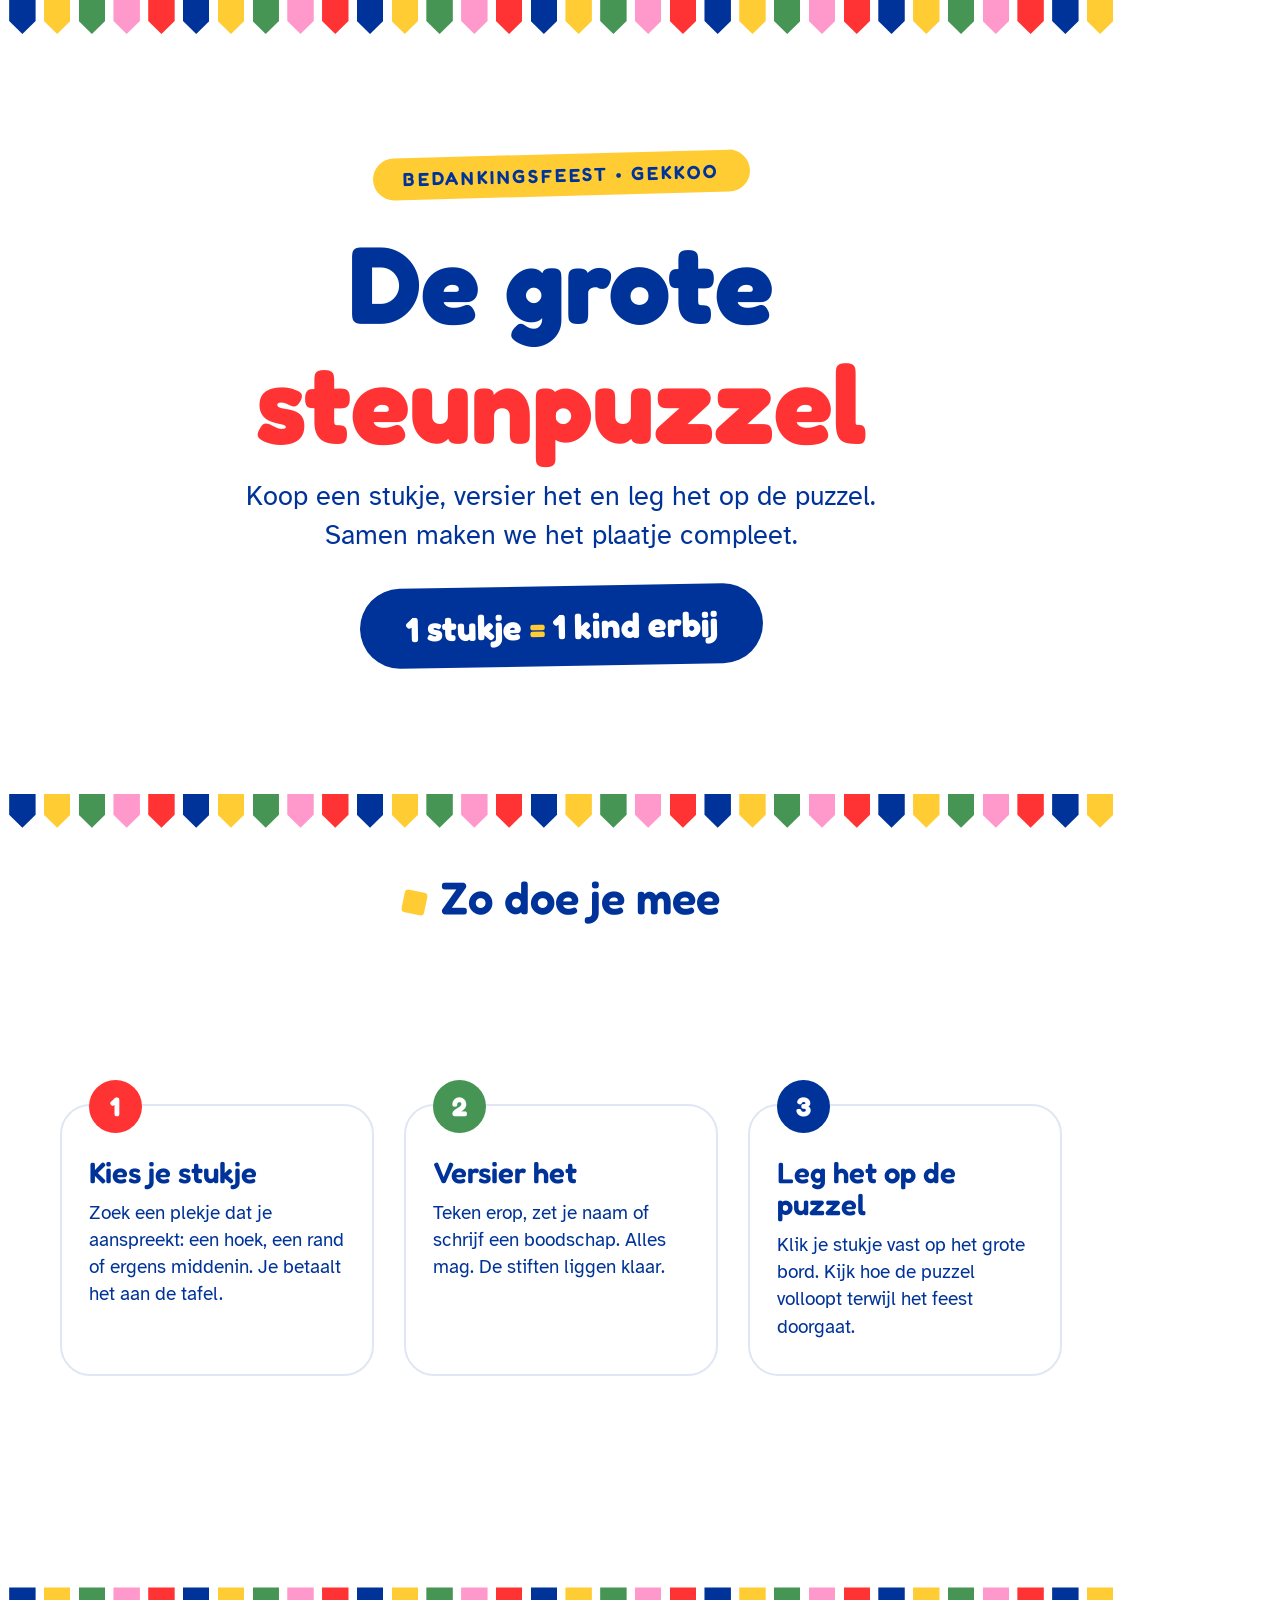
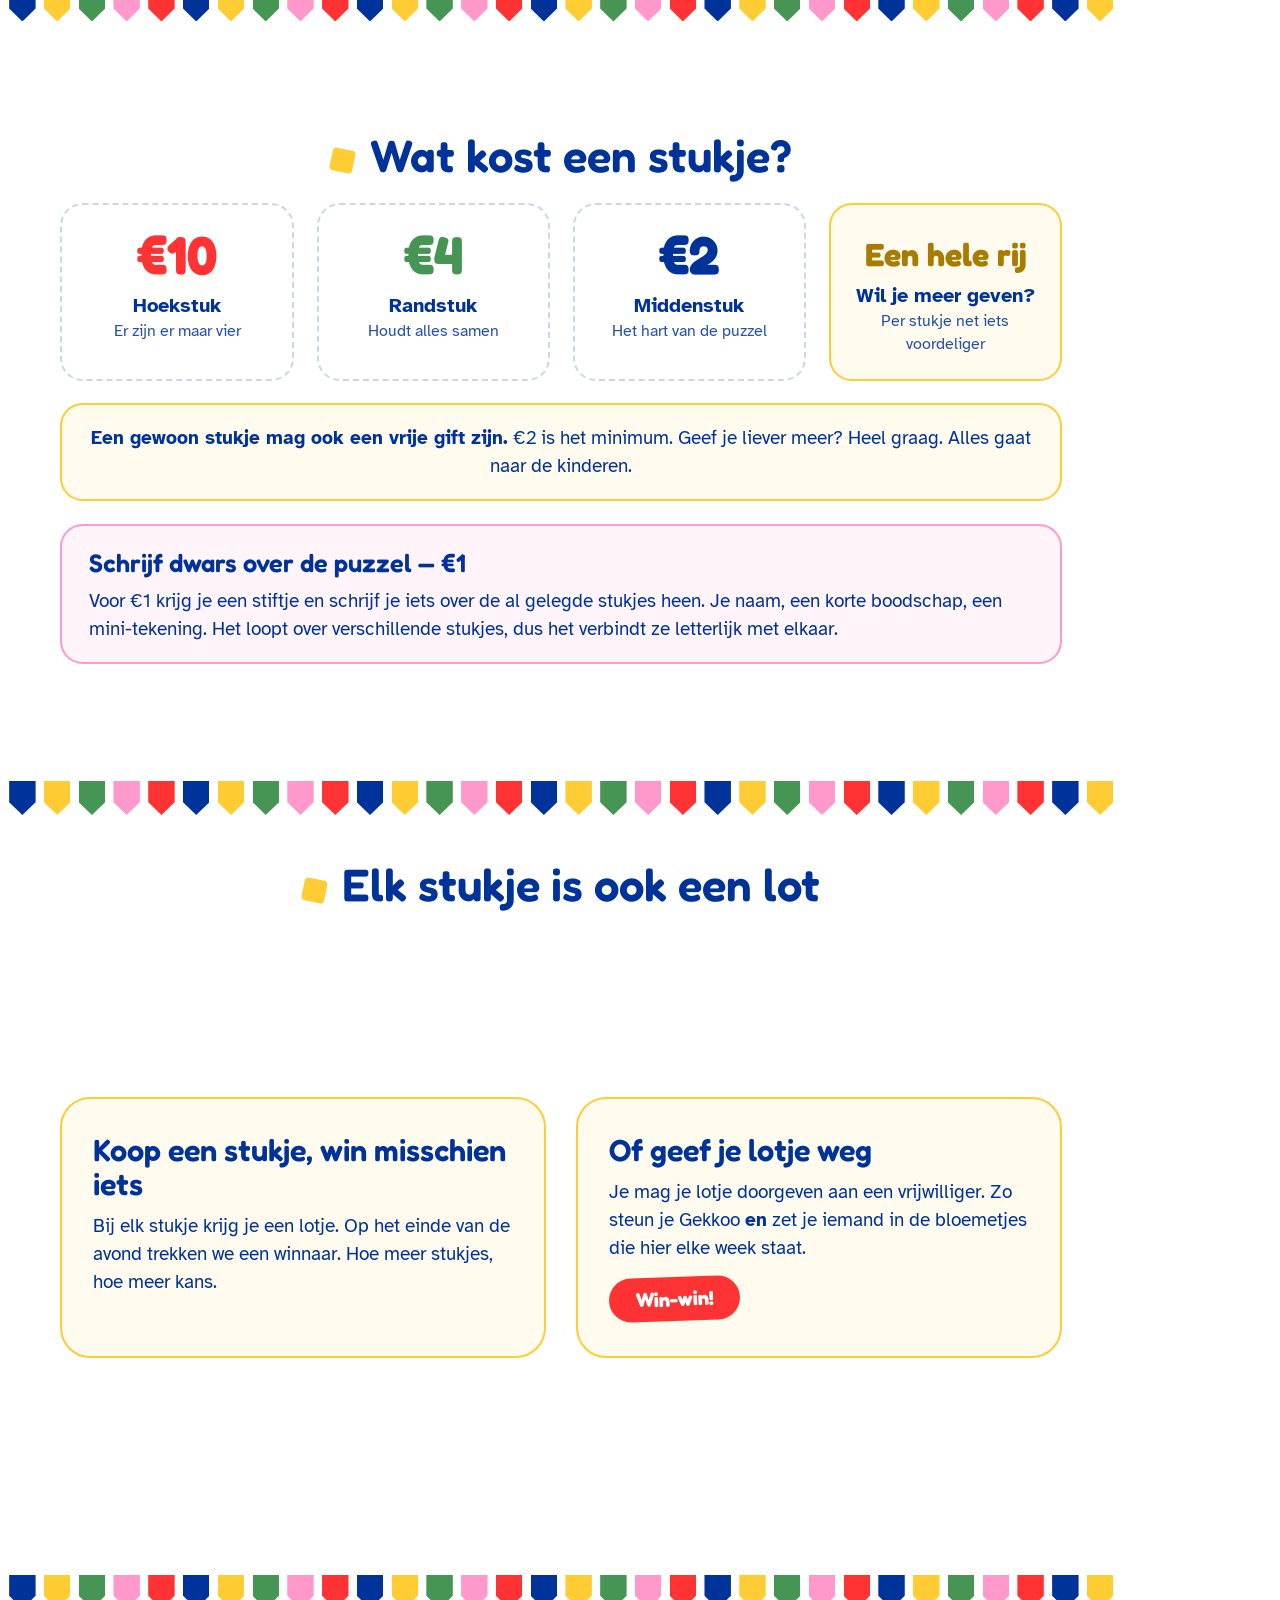
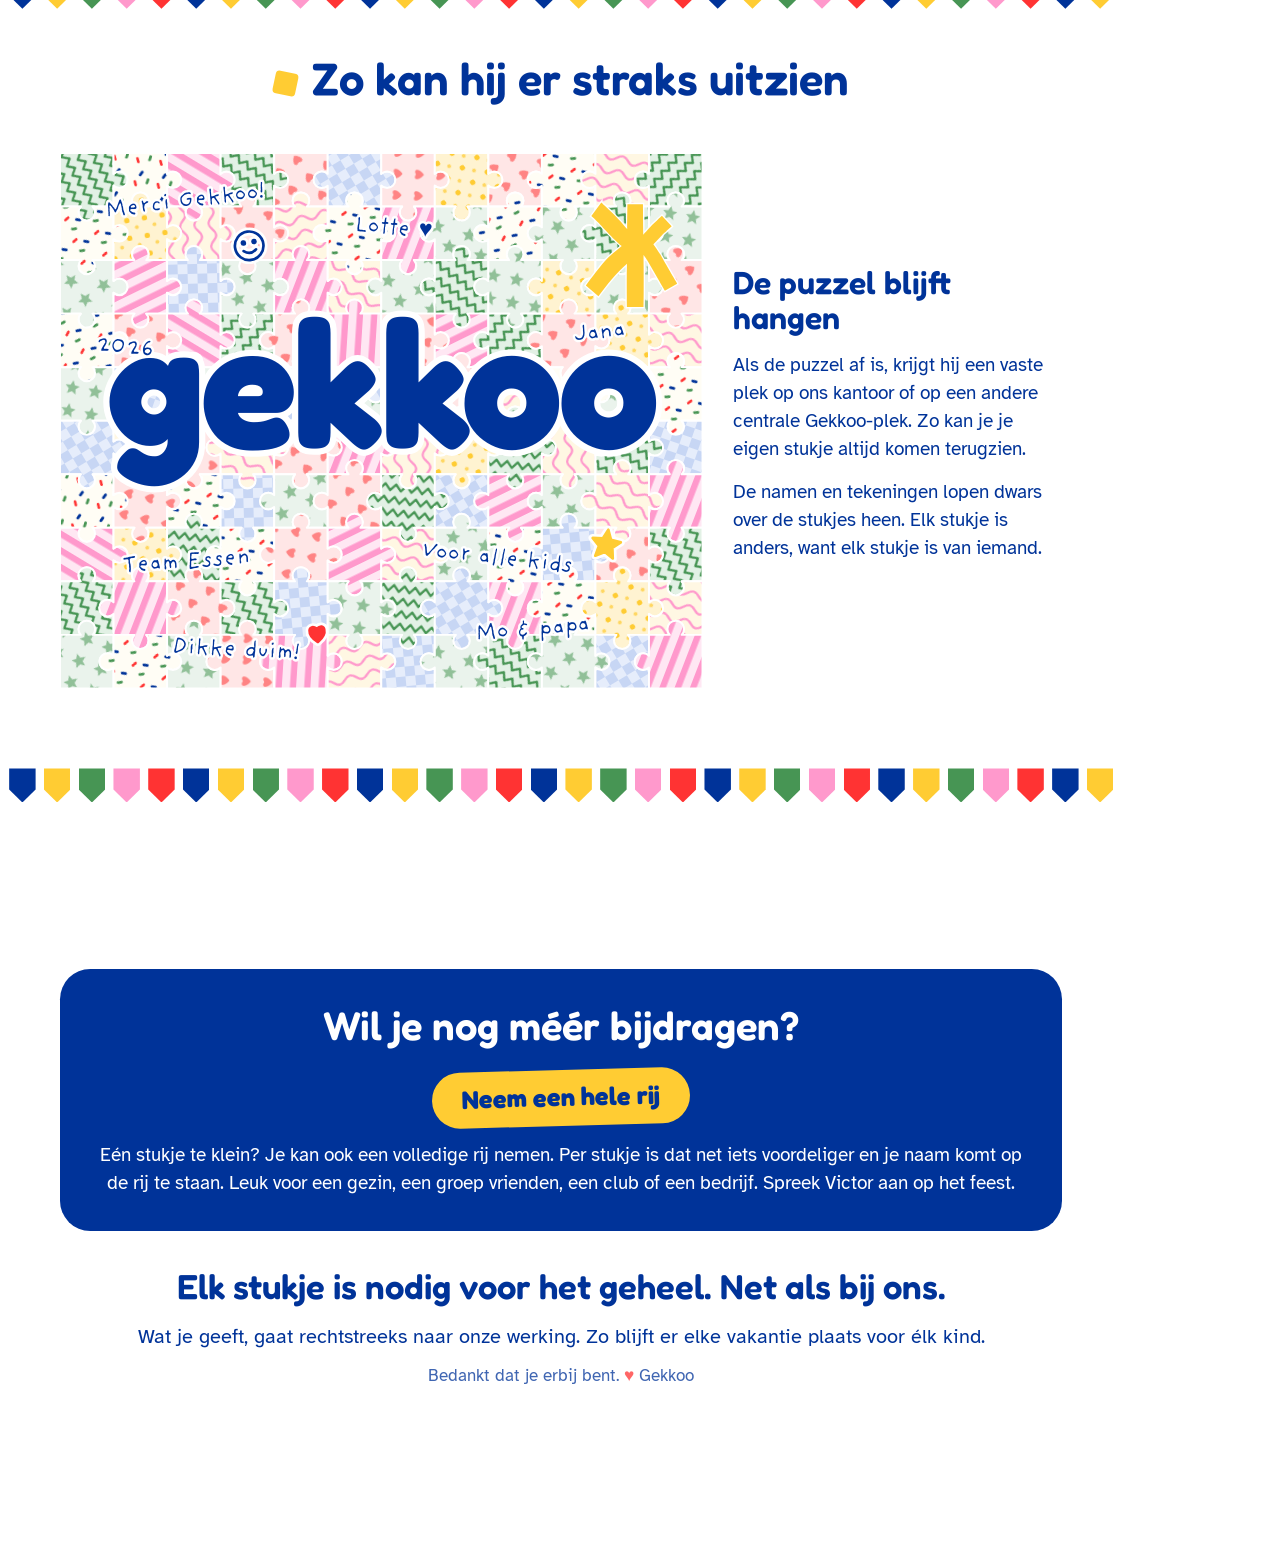
==== steunpuzzel-print.html @ e2e88237 "Steunpuzzel: stiftboodschap voor 1 euro, mobiel geoptimaliseerd en A4-liggende PDF Co-Authored-By: C" ====
<!DOCTYPE html>
<html lang="nl">
<head>
<meta charset="UTF-8">
<title>De Gekkoo-steunpuzzel &mdash; affiches</title>
<link href="https://fonts.googleapis.com/css2?family=Atkinson+Hyperlegible:wght@400;700&family=Fredoka:wght@500;600;700&display=swap" rel="stylesheet">
<style>
  @font-face{
    font-family:'ProvidenceSansPro';
    src:url('ProvidenceSansPro.otf') format('opentype');
    font-weight:normal;font-style:normal;
  }
  @page{ size:A4 landscape; margin:0; }

  :root{
    --navy:#003399;
    --gold:#FFCC33;
    --green:#479554;
    --pink:#FF99CC;
    --red:#FF3333;
  }
  *{box-sizing:border-box;-webkit-print-color-adjust:exact;print-color-adjust:exact;}
  html,body{margin:0;padding:0;background:#fff;}
  body{
    font-family:'Atkinson Hyperlegible',sans-serif;
    color:var(--navy);line-height:1.45;
  }
  h1,h2,h3{font-family:'Fredoka',sans-serif;font-weight:600;margin:0;line-height:1.1;}
  p{margin:0;}

  .page{
    width:297mm;height:210mm;
    padding:14mm 16mm;
    position:relative;overflow:hidden;
    page-break-after:always;break-after:page;
    display:flex;flex-direction:column;
    background:#fff;
  }
  .page:last-child{page-break-after:auto;break-after:auto;}

  /* Slinger bovenaan elke pagina */
  .garland{
    position:absolute;top:0;left:0;right:0;height:9mm;
    display:flex;justify-content:center;gap:2.2mm;
  }
  .garland span{
    width:7mm;height:9mm;
    clip-path:polygon(0 0,100% 0,100% 62%,50% 100%,0 62%);
  }
  .page-inner{margin-top:7mm;flex:1;display:flex;flex-direction:column;justify-content:center;}

  .sec-title{
    font-size:34pt;text-align:center;margin-bottom:6mm;
  }
  .sec-title .sq{
    display:inline-block;width:.5em;height:.5em;border-radius:4px;
    background:var(--gold);margin-right:.35em;transform:rotate(12deg);
  }

  /* Pagina 1 */
  .cover{align-items:center;justify-content:center;text-align:center;}
  .kicker{
    display:inline-block;background:var(--gold);color:var(--navy);
    font-family:'Fredoka',sans-serif;font-weight:600;
    font-size:14pt;letter-spacing:.14em;text-transform:uppercase;
    padding:2mm 8mm;border-radius:99px;transform:rotate(-1.5deg);
  }
  .cover h1{font-size:82pt;font-weight:700;margin:7mm 0 4mm;}
  .cover h1 .puz{color:var(--red);}
  .cover .lead{font-size:20pt;max-width:24em;margin:0 auto 8mm;}
  .anchor{
    display:inline-block;background:var(--navy);color:#fff;
    font-family:'Fredoka',sans-serif;font-weight:700;font-size:26pt;
    padding:4mm 12mm;border-radius:99px;transform:rotate(-1deg);
  }
  .anchor .eq{color:var(--gold);}

  /* Kaarten */
  .cards{display:grid;grid-template-columns:repeat(3,1fr);gap:8mm;flex:1;align-content:center;}
  .card{
    border:2.5px solid rgba(0,51,153,.12);border-radius:8mm;
    padding:9mm 7mm;position:relative;
  }
  .step-no{
    position:absolute;top:-7mm;left:7mm;
    width:14mm;height:14mm;border-radius:50%;
    display:flex;align-items:center;justify-content:center;
    font-family:'Fredoka',sans-serif;font-weight:700;font-size:20pt;color:#fff;
  }
  .card h3{font-size:22pt;margin:4mm 0 3mm;}
  .card p{font-size:14pt;}

  /* Prijzen */
  .prices{display:grid;grid-template-columns:repeat(4,1fr);gap:6mm;}
  .price{
    border:2.5px dashed rgba(0,51,153,.2);border-radius:6mm;
    padding:6mm 3mm;text-align:center;
  }
  .price .amt{font-family:'Fredoka',sans-serif;font-weight:700;font-size:40pt;display:block;line-height:1;}
  .price.row .amt{font-size:24pt;padding-top:3mm;}
  .price .lbl{font-weight:700;font-size:15pt;display:block;margin-top:2.5mm;}
  .price .sub{font-size:12pt;display:block;opacity:.85;}
  .price.corner .amt{color:var(--red);}
  .price.edge .amt{color:var(--green);}
  .price.mid .amt{color:var(--navy);}
  .price.row{border-style:solid;border-color:var(--gold);background:#FFFBEF;}
  .price.row .amt{color:#a87c00;}

  .note{
    border-radius:6mm;padding:5mm 7mm;margin-top:6mm;
    font-size:14.5pt;text-align:center;
  }
  .note.gift{background:#FFFBEF;border:2.5px solid var(--gold);}
  .note.marker{background:#FFF4FA;border:2.5px solid var(--pink);text-align:left;}
  .note b{font-weight:700;}
  .note .big{font-family:'Fredoka',sans-serif;font-weight:600;font-size:19pt;display:block;margin-bottom:1.5mm;}

  /* Lot */
  .duo{display:grid;grid-template-columns:1fr 1fr;gap:8mm;flex:1;align-content:center;}
  .lotbox{
    background:#FFFBEF;border:2.5px solid var(--gold);
    border-radius:8mm;padding:9mm 8mm;
  }
  .lotbox h3{font-size:23pt;margin:0 0 3mm;}
  .lotbox p{font-size:14.5pt;}
  .winwin{
    display:inline-block;background:var(--red);color:#fff;
    font-family:'Fredoka',sans-serif;font-weight:700;font-size:15pt;
    padding:2mm 7mm;border-radius:99px;transform:rotate(-2deg);margin-top:4mm;
  }

  /* Mockup */
  .mockrow{flex:1;display:flex;gap:8mm;align-items:center;}
  .mockrow svg{width:170mm;height:auto;flex:0 0 auto;}
  .mockrow .side h3{font-size:24pt;margin-bottom:4mm;}
  .mockrow .side p{font-size:14.5pt;margin-bottom:4mm;}

  /* Slot */
  .biz{
    background:var(--navy);color:#fff;border-radius:8mm;
    padding:9mm;text-align:center;
  }
  .biz h2{color:#fff;font-size:30pt;margin-bottom:3mm;}
  .biz .big{
    display:inline-block;background:var(--gold);color:var(--navy);
    font-family:'Fredoka',sans-serif;font-weight:700;font-size:19pt;
    padding:2.5mm 8mm;border-radius:99px;margin:3mm 0 4mm;transform:rotate(-1.5deg);
  }
  .biz p{font-size:14.5pt;max-width:48em;margin:0 auto;}
  .closing{text-align:center;margin-top:8mm;}
  .closing .quote{font-family:'Fredoka',sans-serif;font-weight:600;font-size:26pt;margin-bottom:3mm;}
  .closing p{font-size:15pt;}
  .closing .foot{font-size:13pt;opacity:.75;margin-top:3mm;}
  .heart{color:var(--red);}
</style>
</head>
<body>

<!-- 1. Cover -->
<div class="page">
  <div class="garland"></div>
  <div class="page-inner cover">
    <span class="kicker">Bedankingsfeest &bull; Gekkoo</span>
    <h1>De grote <span class="puz">steunpuzzel</span></h1>
    <p class="lead">Koop een stukje, versier het en leg het op de puzzel. Samen maken we het plaatje compleet.</p>
    <div class="anchor">1 stukje <span class="eq">=</span> 1 kind erbij</div>
  </div>
</div>

<!-- 2. Zo doe je mee -->
<div class="page">
  <div class="garland"></div>
  <div class="page-inner">
    <h2 class="sec-title"><span class="sq"></span>Zo doe je mee</h2>
    <div class="cards">
      <div class="card">
        <span class="step-no" style="background:var(--red)">1</span>
        <h3>Kies je stukje</h3>
        <p>Zoek een plekje dat je aanspreekt: een hoek, een rand of ergens middenin. Je betaalt het aan de tafel.</p>
      </div>
      <div class="card">
        <span class="step-no" style="background:var(--green)">2</span>
        <h3>Versier het</h3>
        <p>Teken erop, zet je naam of schrijf een boodschap. Alles mag. De stiften liggen klaar.</p>
      </div>
      <div class="card">
        <span class="step-no" style="background:var(--navy)">3</span>
        <h3>Leg het op de puzzel</h3>
        <p>Klik je stukje vast op het grote bord. Kijk hoe de puzzel volloopt terwijl het feest doorgaat.</p>
      </div>
    </div>
  </div>
</div>

<!-- 3. Prijzen -->
<div class="page">
  <div class="garland"></div>
  <div class="page-inner">
    <h2 class="sec-title"><span class="sq"></span>Wat kost een stukje?</h2>
    <div class="prices">
      <div class="price corner"><span class="amt">&euro;10</span><span class="lbl">Hoekstuk</span><span class="sub">Er zijn er maar vier</span></div>
      <div class="price edge"><span class="amt">&euro;4</span><span class="lbl">Randstuk</span><span class="sub">Houdt alles samen</span></div>
      <div class="price mid"><span class="amt">&euro;2</span><span class="lbl">Middenstuk</span><span class="sub">Het hart van de puzzel</span></div>
      <div class="price row"><span class="amt">Een hele rij</span><span class="lbl">Wil je meer geven?</span><span class="sub">Per stukje net iets voordeliger</span></div>
    </div>
    <div class="note gift">
      <b>Een gewoon stukje mag ook een vrije gift zijn.</b> &euro;2 is het minimum. Geef je liever meer? Heel graag. Alles gaat naar de kinderen.
    </div>
    <div class="note marker">
      <span class="big">Schrijf dwars over de puzzel &mdash; &euro;1</span>
      Voor &euro;1 krijg je een stiftje en schrijf je iets over de al gelegde stukjes heen. Je naam, een korte boodschap, een mini-tekening. Het loopt over verschillende stukjes, dus het verbindt ze letterlijk met elkaar.
    </div>
  </div>
</div>

<!-- 4. Lot -->
<div class="page">
  <div class="garland"></div>
  <div class="page-inner">
    <h2 class="sec-title"><span class="sq"></span>Elk stukje is ook een lot</h2>
    <div class="duo">
      <div class="lotbox">
        <h3>Koop een stukje, win misschien iets</h3>
        <p>Bij elk stukje krijg je een lotje. Op het einde van de avond trekken we een winnaar. Hoe meer stukjes, hoe meer kans.</p>
      </div>
      <div class="lotbox">
        <h3>Of geef je lotje weg</h3>
        <p>Je mag je lotje doorgeven aan een vrijwilliger. Zo steun je Gekkoo <b>en</b> zet je iemand in de bloemetjes die hier elke week staat.</p>
        <span class="winwin">Win-win!</span>
      </div>
    </div>
  </div>
</div>

<!-- 5. Eindresultaat -->
<div class="page">
  <div class="garland"></div>
  <div class="page-inner">
    <h2 class="sec-title"><span class="sq"></span>Zo kan hij er straks uitzien</h2>
    <div class="mockrow">
      <svg viewBox="0 0 720 600" role="img" aria-label="Voorbeeld van de afgewerkte puzzel.">
        <defs>
          <pattern id="p-dots" width="20" height="20" patternUnits="userSpaceOnUse">
            <rect width="20" height="20" fill="#FFF3D1"/>
            <circle cx="6" cy="6" r="3" fill="#FFCC33"/>
            <circle cx="16" cy="15" r="2.2" fill="#FFCC33" opacity=".7"/>
          </pattern>
          <pattern id="p-stripes" width="16" height="16" patternUnits="userSpaceOnUse" patternTransform="rotate(45)">
            <rect width="16" height="16" fill="#FFE7F3"/>
            <rect width="7" height="16" fill="#FF99CC"/>
          </pattern>
          <pattern id="p-zig" width="24" height="14" patternUnits="userSpaceOnUse">
            <rect width="24" height="14" fill="#E2F1E5"/>
            <path d="M0 11 L6 4 L12 11 L18 4 L24 11" fill="none" stroke="#479554" stroke-width="2.6" stroke-linecap="round" stroke-linejoin="round"/>
          </pattern>
          <pattern id="p-checks" width="22" height="22" patternUnits="userSpaceOnUse">
            <rect width="22" height="22" fill="#E6EDFB"/>
            <rect width="11" height="11" fill="#C7D6F4"/>
            <rect x="11" y="11" width="11" height="11" fill="#C7D6F4"/>
          </pattern>
          <pattern id="p-hearts" width="24" height="24" patternUnits="userSpaceOnUse">
            <rect width="24" height="24" fill="#FFE6E6"/>
            <path d="M12 18 C4 12 6 5 12 9 C18 5 20 12 12 18 Z" fill="#FF3333" opacity=".55"/>
          </pattern>
          <pattern id="p-confetti" width="26" height="26" patternUnits="userSpaceOnUse">
            <rect width="26" height="26" fill="#FFFDF5"/>
            <rect x="3" y="4" width="7" height="3" rx="1.5" fill="#FF3333" transform="rotate(-20 6 5)"/>
            <rect x="15" y="9" width="7" height="3" rx="1.5" fill="#003399" transform="rotate(30 18 10)"/>
            <rect x="7" y="17" width="7" height="3" rx="1.5" fill="#479554" transform="rotate(12 10 18)"/>
          </pattern>
          <pattern id="p-waves" width="26" height="16" patternUnits="userSpaceOnUse">
            <rect width="26" height="16" fill="#FFF7E3"/>
            <path d="M0 10 Q6.5 3 13 10 T26 10" fill="none" stroke="#FF99CC" stroke-width="2.6" stroke-linecap="round"/>
          </pattern>
          <pattern id="p-stars" width="26" height="26" patternUnits="userSpaceOnUse">
            <rect width="26" height="26" fill="#EAF3EC"/>
            <path d="M13 5 l2.4 5.2 5.6.6 -4.2 3.8 1.2 5.6 -5-2.9 -5 2.9 1.2-5.6 -4.2-3.8 5.6-.6 Z" fill="#479554" opacity=".55"/>
          </pattern>
          <g id="d-smiley">
            <circle cx="0" cy="0" r="16"/>
            <circle cx="-6" cy="-4" r="1.6"/>
            <circle cx="6" cy="-4" r="1.6"/>
            <path d="M-7 5 Q0 11 7 5"/>
          </g>
          <path id="d-star" d="M0 -16 L4.7 -5.4 L16 -4.2 L7.6 3.4 L9.9 15 L0 9.2 L-9.9 15 L-7.6 3.4 L-16 -4.2 L-4.7 -5.4 Z"/>
          <path id="d-heart" d="M0 12 C-13 3 -9 -10 0 -3 C9 -10 13 3 0 12 Z"/>
        </defs>

        <g id="mock-pieces"></g>

        <g id="mock-logo">
          <text x="360" y="330" text-anchor="middle" font-family="Fredoka, sans-serif" font-weight="700"
                font-size="200" fill="#003399" stroke="#fff" stroke-width="14"
                paint-order="stroke" letter-spacing="-4">gekkoo</text>
          <g transform="translate(530,52) scale(0.115)">
            <path fill="#FFCC33" stroke="#fff" stroke-width="26" paint-order="stroke"
                  d="m1400.63,813.41s-7.69-12.63-11.69-19.57c-38.81-67.75-150.51-260.73-150.51-260.73,0,0-32.84-48.96-34.36-51.69-11-14.35-19.32-29.95-30.91-44,24.67-25.1,31.19-32.57,31.19-32.57l43.59-46.53c16.21-16.78,33.61-33.33,51.85-47.71.76-.77,16.11-16.26,16.11-16.26,0,0,25.58-21.73,35.71-32.59l-95.36-101.34c-8.04,7.86-35.74,32.58-35.74,32.58,0,0-15.54,15.67-17.46,17.54l-42.38,38.29s-48.11,53.49-86.05,94.68c-1.41-103.1-2.65-203.22-2.82-296.91l-151.52.28v6.13s-1.84,156.3-1.69,234.42c-1.54,0-15.15-14.61-15.15-14.61-51.38-57.73-73.6-85.53-129.03-139.27l-33.62-33.81s-33.8-33.1-55.44-51.21c-1.38-1.54-19.31-17.05-19.31-17.66l-97.19,131.43c2.08,1.4,3.87,2.98,5.42,4.9,0,0,49.58,45.72,71.54,66.95,0,0,139.33,155.46,218.97,220.68-55.31,49.22-122.32,95.52-169.76,152.15-52.71,62.92-131.89,164.86-179.58,231.65l122.52,105.98c76.15-106.13,179.06-232.42,278.03-317.74-3.62,110.48-1.08,311.82-.88,422.3l161.99-.3c3.54-161.76,2.36-336.02.23-508.01,6.84,9.93,20.15,27.65,20.15,27.65,1.14,1.18,10.45,17.33,14,21.91l17.51,29.96,95.73,166.16c16.73,29.43,59.88,103.07,60.61,103.88l119.28-69.59c-1.23-3.26-2.77-4.84-3.95-7.42Z"/>
          </g>
        </g>

        <g id="mock-notes" font-family="ProvidenceSansPro, cursive" fill="#003399" font-size="26"
           stroke="#fff" stroke-width="5.5" paint-order="stroke" stroke-linejoin="round">
          <text x="52" y="72" transform="rotate(-7 52 72)">Merci Gekkoo!</text>
          <text x="330" y="88" transform="rotate(4 330 88)">Lotte &#9829;</text>
          <text x="70" y="470" transform="rotate(-4 70 470)">Team Essen</text>
          <text x="404" y="452" transform="rotate(6 404 452)">Voor alle kids</text>
          <text x="466" y="546" transform="rotate(-5 466 546)">Mo &amp; papa</text>
          <text x="126" y="560" transform="rotate(3 126 560)">Dikke duim!</text>
          <text x="576" y="212" transform="rotate(-8 576 212)">Jana</text>
          <text x="40" y="222" transform="rotate(5 40 222)">2026</text>
        </g>

        <g id="mock-doodles" fill="none" stroke-linecap="round" stroke-linejoin="round">
          <g transform="translate(212,104) rotate(-8)">
            <use href="#d-smiley" stroke="#fff" stroke-width="9"/>
            <use href="#d-smiley" stroke="#003399" stroke-width="3"/>
          </g>
          <g transform="translate(612,438) rotate(9)">
            <use href="#d-star" stroke="#fff" stroke-width="9"/>
            <use href="#d-star" stroke="#FFCC33" stroke-width="3" fill="#FFCC33"/>
          </g>
          <g transform="translate(288,536) rotate(-5)">
            <use href="#d-heart" stroke="#fff" stroke-width="9"/>
            <use href="#d-heart" stroke="#FF3333" stroke-width="3" fill="#FF3333"/>
          </g>
        </g>
      </svg>
      <div class="side">
        <h3>De puzzel blijft hangen</h3>
        <p>Als de puzzel af is, krijgt hij een vaste plek op ons kantoor of op een andere centrale Gekkoo-plek. Zo kan je je eigen stukje altijd komen terugzien.</p>
        <p>De namen en tekeningen lopen dwars over de stukjes heen. Elk stukje is anders, want elk stukje is van iemand.</p>
      </div>
    </div>
  </div>
</div>

<!-- 6. Meer bijdragen + slot -->
<div class="page">
  <div class="garland"></div>
  <div class="page-inner" style="justify-content:center;">
    <div class="biz">
      <h2>Wil je nog m&eacute;&eacute;r bijdragen?</h2>
      <span class="big">Neem een hele rij</span>
      <p>E&eacute;n stukje te klein? Je kan ook een volledige rij nemen. Per stukje is dat net iets voordeliger en je naam komt op de rij te staan. Leuk voor een gezin, een groep vrienden, een club of een bedrijf. Spreek Victor aan op het feest.</p>
    </div>
    <div class="closing">
      <p class="quote">Elk stukje is nodig voor het geheel. Net als bij ons.</p>
      <p>Wat je geeft, gaat rechtstreeks naar onze werking. Zo blijft er elke vakantie plaats voor &eacute;lk kind.</p>
      <p class="foot">Bedankt dat je erbij bent. <span class="heart">&hearts;</span> Gekkoo</p>
    </div>
  </div>
</div>

<script>
(function(){
  var COLORS = ['#003399','#FFCC33','#479554','#FF99CC','#FF3333'];

  /* Slingers op elke pagina */
  var gs = document.querySelectorAll('.garland');
  for(var i=0;i<gs.length;i++){
    for(var j=0;j<32;j++){
      var f = document.createElement('span');
      f.style.background = COLORS[j % COLORS.length];
      gs[i].appendChild(f);
    }
  }

  /* Voorbeeldpuzzel */
  var host = document.getElementById('mock-pieces');
  if(!host) return;
  var NS = 'http://www.w3.org/2000/svg';
  var PATS = ['p-dots','p-stripes','p-zig','p-checks','p-hearts','p-confetti','p-waves','p-stars'];
  var S = 60, COLS = 12, ROWS = 10;

  var seed = 20260213;
  function rand(){
    seed = (seed * 1103515245 + 12345) % 2147483648;
    return seed / 2147483648;
  }
  function sign(){ return rand() < 0.5 ? -1 : 1; }

  var hs = [], vs = [], r, c;
  for(r=0;r<=ROWS;r++){ hs[r] = []; for(c=0;c<COLS;c++) hs[r][c] = sign(); }
  for(r=0;r<ROWS;r++){ vs[r] = []; for(c=0;c<=COLS;c++) vs[r][c] = sign(); }

  function edge(ax, ay, bx, by, s){
    if(!s) return 'L' + bx + ' ' + by;
    var dx = (bx-ax)/S, dy = (by-ay)/S;
    var p1x = ax + dx*S*0.39, p1y = ay + dy*S*0.39;
    var p2x = ax + dx*S*0.61, p2y = ay + dy*S*0.61;
    var R = (S*0.155).toFixed(2);
    return 'L' + p1x.toFixed(1) + ' ' + p1y.toFixed(1) +
           'A' + R + ' ' + R + ' 0 1 ' + (s > 0 ? 1 : 0) + ' ' + p2x.toFixed(1) + ' ' + p2y.toFixed(1) +
           'L' + bx + ' ' + by;
  }

  var defs = host.ownerSVGElement.querySelector('defs');
  var VARIANTS = [];
  for(var pi=0; pi<PATS.length; pi++){
    var src = document.getElementById(PATS[pi]);
    for(var k=0;k<4;k++){
      var clone = src.cloneNode(true);
      clone.setAttribute('id', PATS[pi] + '-' + k);
      clone.setAttribute('patternTransform',
        'translate(' + (rand()*24-12).toFixed(1) + ',' + (rand()*24-12).toFixed(1) + ') ' +
        'rotate(' + (rand()*360).toFixed(1) + ')');
      defs.appendChild(clone);
      VARIANTS.push({id: PATS[pi] + '-' + k, base: pi});
    }
  }

  var used = [];
  function pick(r, c){
    var left = c > 0 ? used[r][c-1] : -1;
    var up   = r > 0 ? used[r-1][c] : -1;
    var v;
    for(var t=0;t<12;t++){
      v = VARIANTS[Math.floor(rand()*VARIANTS.length)];
      if(v.base !== left && v.base !== up) break;
    }
    used[r][c] = v.base;
    return v.id;
  }

  var frag = document.createDocumentFragment();
  for(r=0;r<ROWS;r++){
    used[r] = [];
    for(c=0;c<COLS;c++){
      var x0 = c*S, y0 = r*S, x1 = x0+S, y1 = y0+S;
      var d = 'M' + x0 + ' ' + y0 +
        edge(x0, y0, x1, y0, r === 0      ?  0 :  hs[r][c]) +
        edge(x1, y0, x1, y1, c === COLS-1 ?  0 :  vs[r][c+1]) +
        edge(x1, y1, x0, y1, r === ROWS-1 ?  0 : -hs[r+1][c]) +
        edge(x0, y1, x0, y0, c === 0      ?  0 : -vs[r][c]) + 'Z';

      var path = document.createElementNS(NS,'path');
      path.setAttribute('d', d);
      path.setAttribute('fill', 'url(#' + pick(r,c) + ')');
      path.setAttribute('stroke', '#ffffff');
      path.setAttribute('stroke-width', '2.2');
      path.setAttribute('stroke-linejoin', 'round');
      frag.appendChild(path);
    }
  }
  host.appendChild(frag);
})();
</script>
</body>
</html>
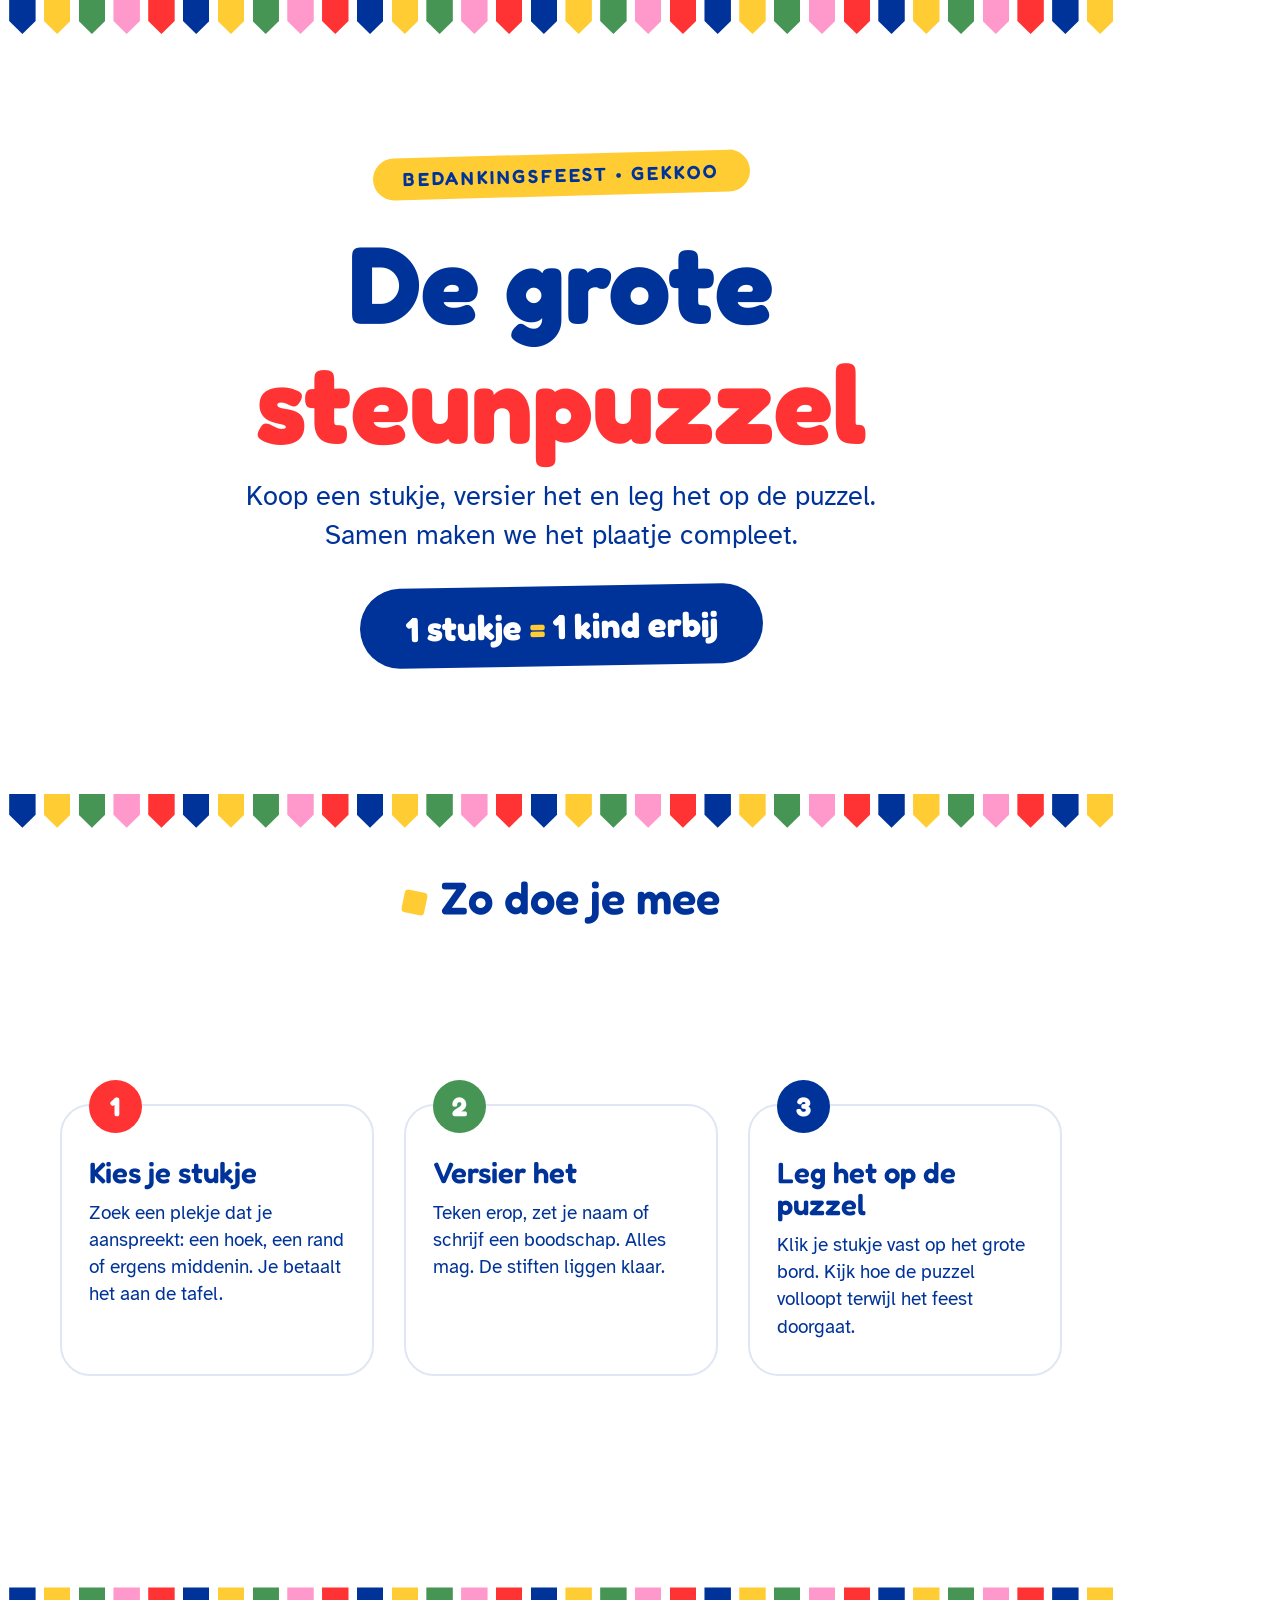
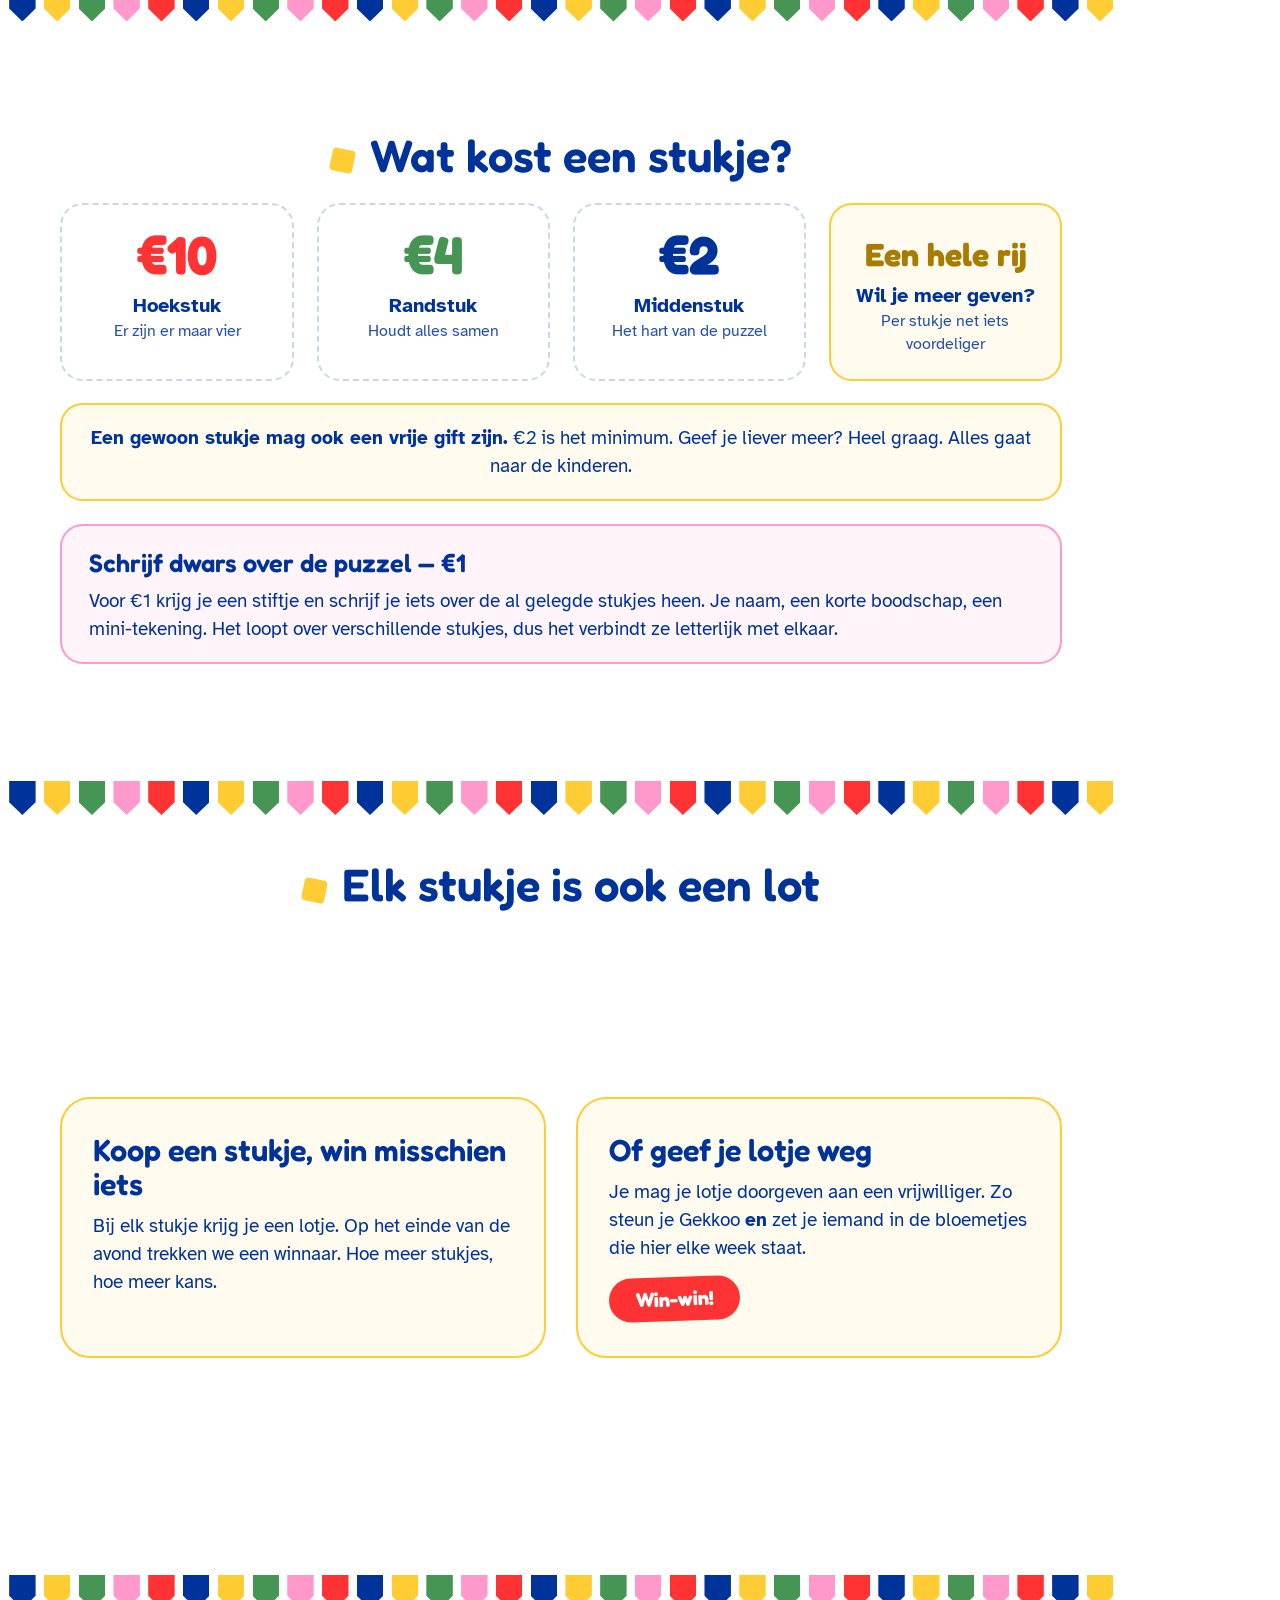
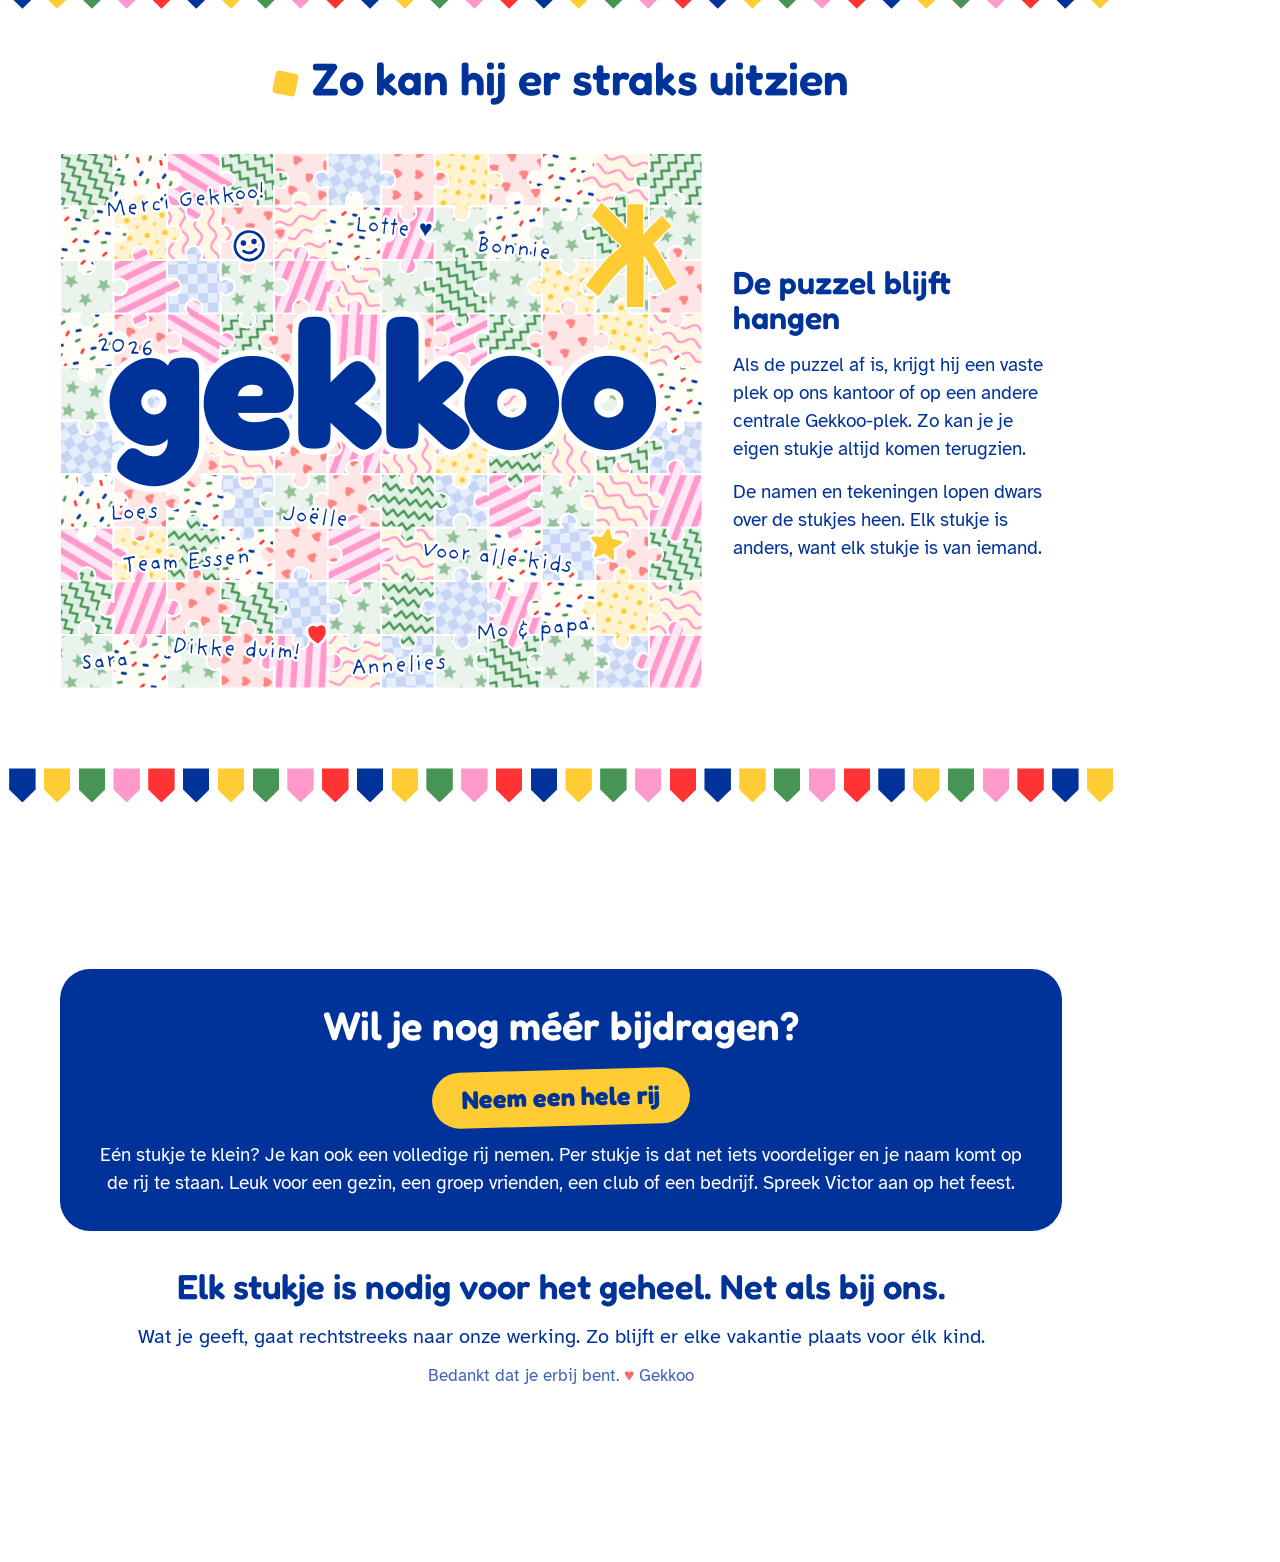
==== commit aacd8e39: "Namen op de voorbeeldpuzzel: Bonnie, Loes, Joelle, Sara en Annelies erbij Co-Authored-By: Claude Opu" ====
--- a/steunpuzzel-print.html
+++ b/steunpuzzel-print.html
@@ -306,8 +306,12 @@
           <text x="404" y="452" transform="rotate(6 404 452)">Voor alle kids</text>
           <text x="466" y="546" transform="rotate(-5 466 546)">Mo &amp; papa</text>
           <text x="126" y="560" transform="rotate(3 126 560)">Dikke duim!</text>
-          <text x="576" y="212" transform="rotate(-8 576 212)">Jana</text>
           <text x="40" y="222" transform="rotate(5 40 222)">2026</text>
+          <text x="24" y="580" transform="rotate(-6 24 580)">Sara</text>
+          <text x="466" y="110" transform="rotate(6 466 110)">Bonnie</text>
+          <text x="56" y="412" transform="rotate(-4 56 412)">Loes</text>
+          <text x="248" y="412" transform="rotate(5 248 412)">Jo&euml;lle</text>
+          <text x="326" y="585" transform="rotate(-4 326 585)">Annelies</text>
         </g>
 
         <g id="mock-doodles" fill="none" stroke-linecap="round" stroke-linejoin="round">
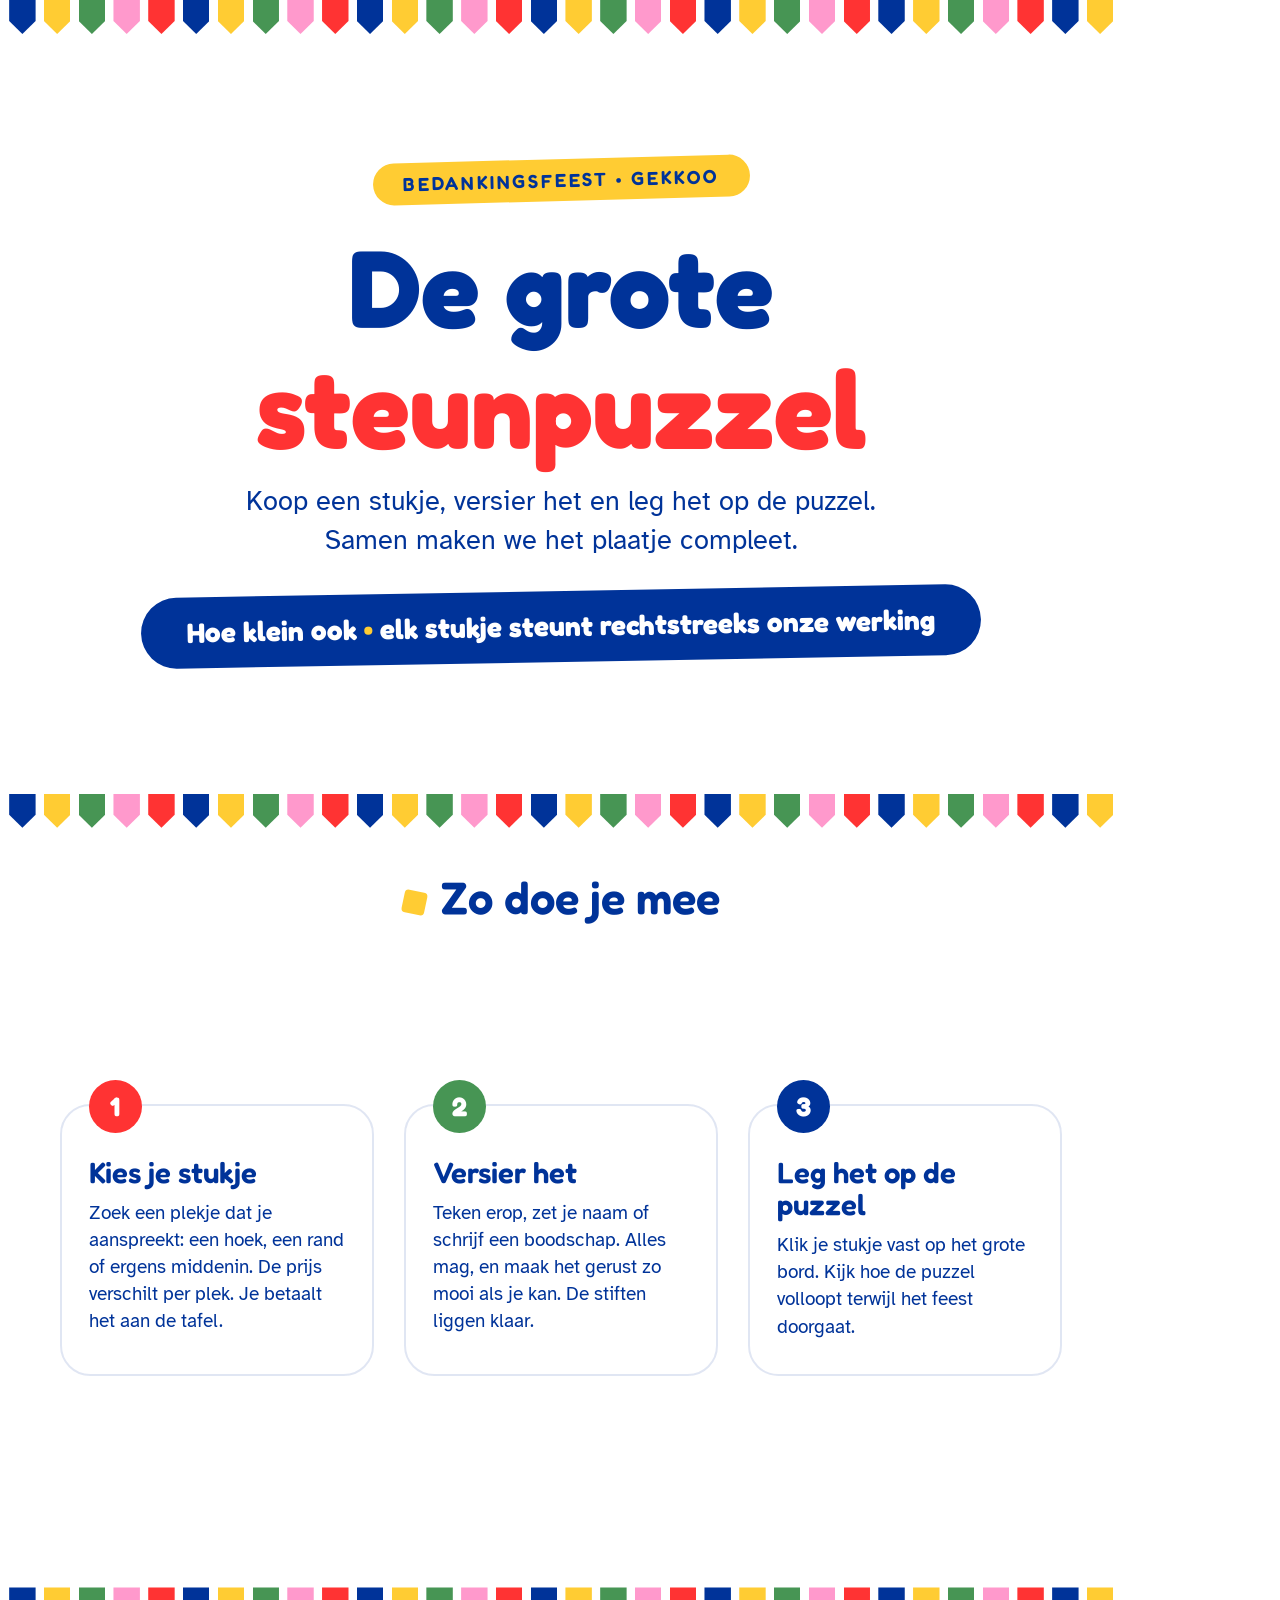
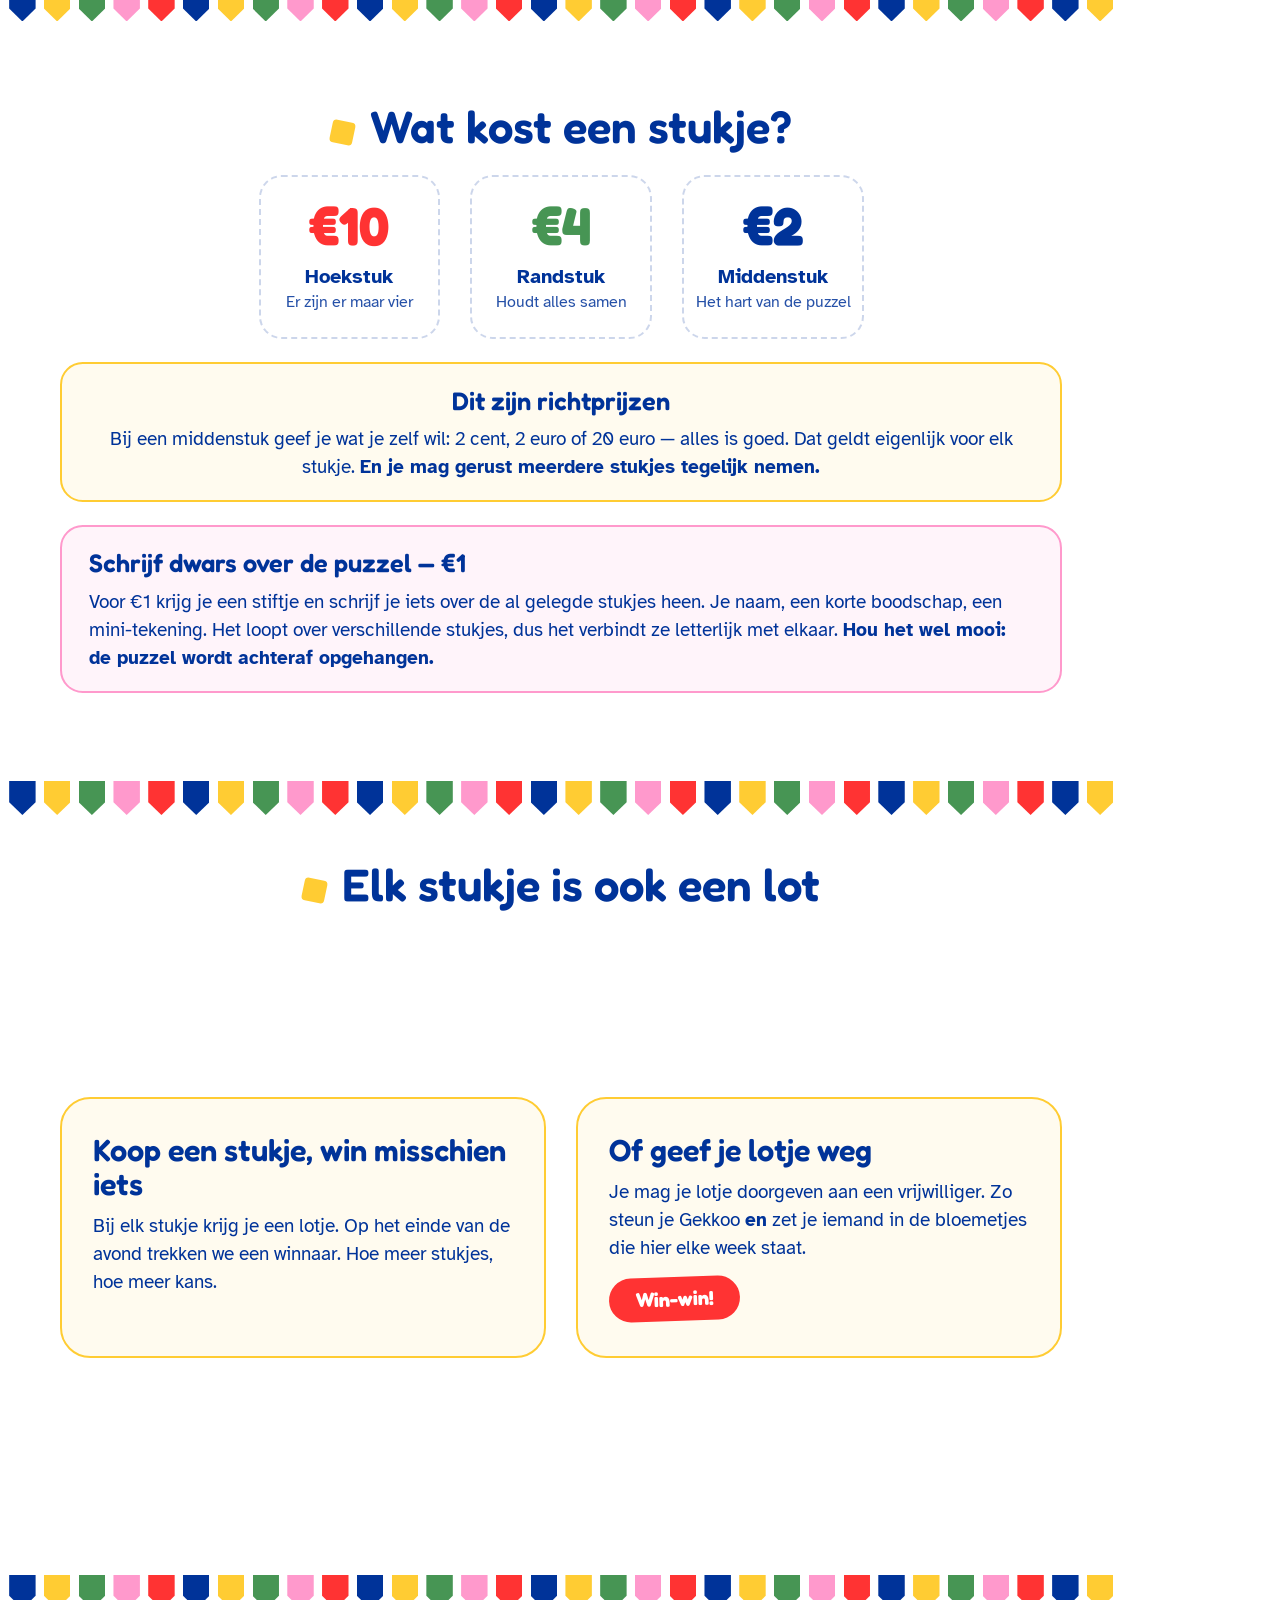
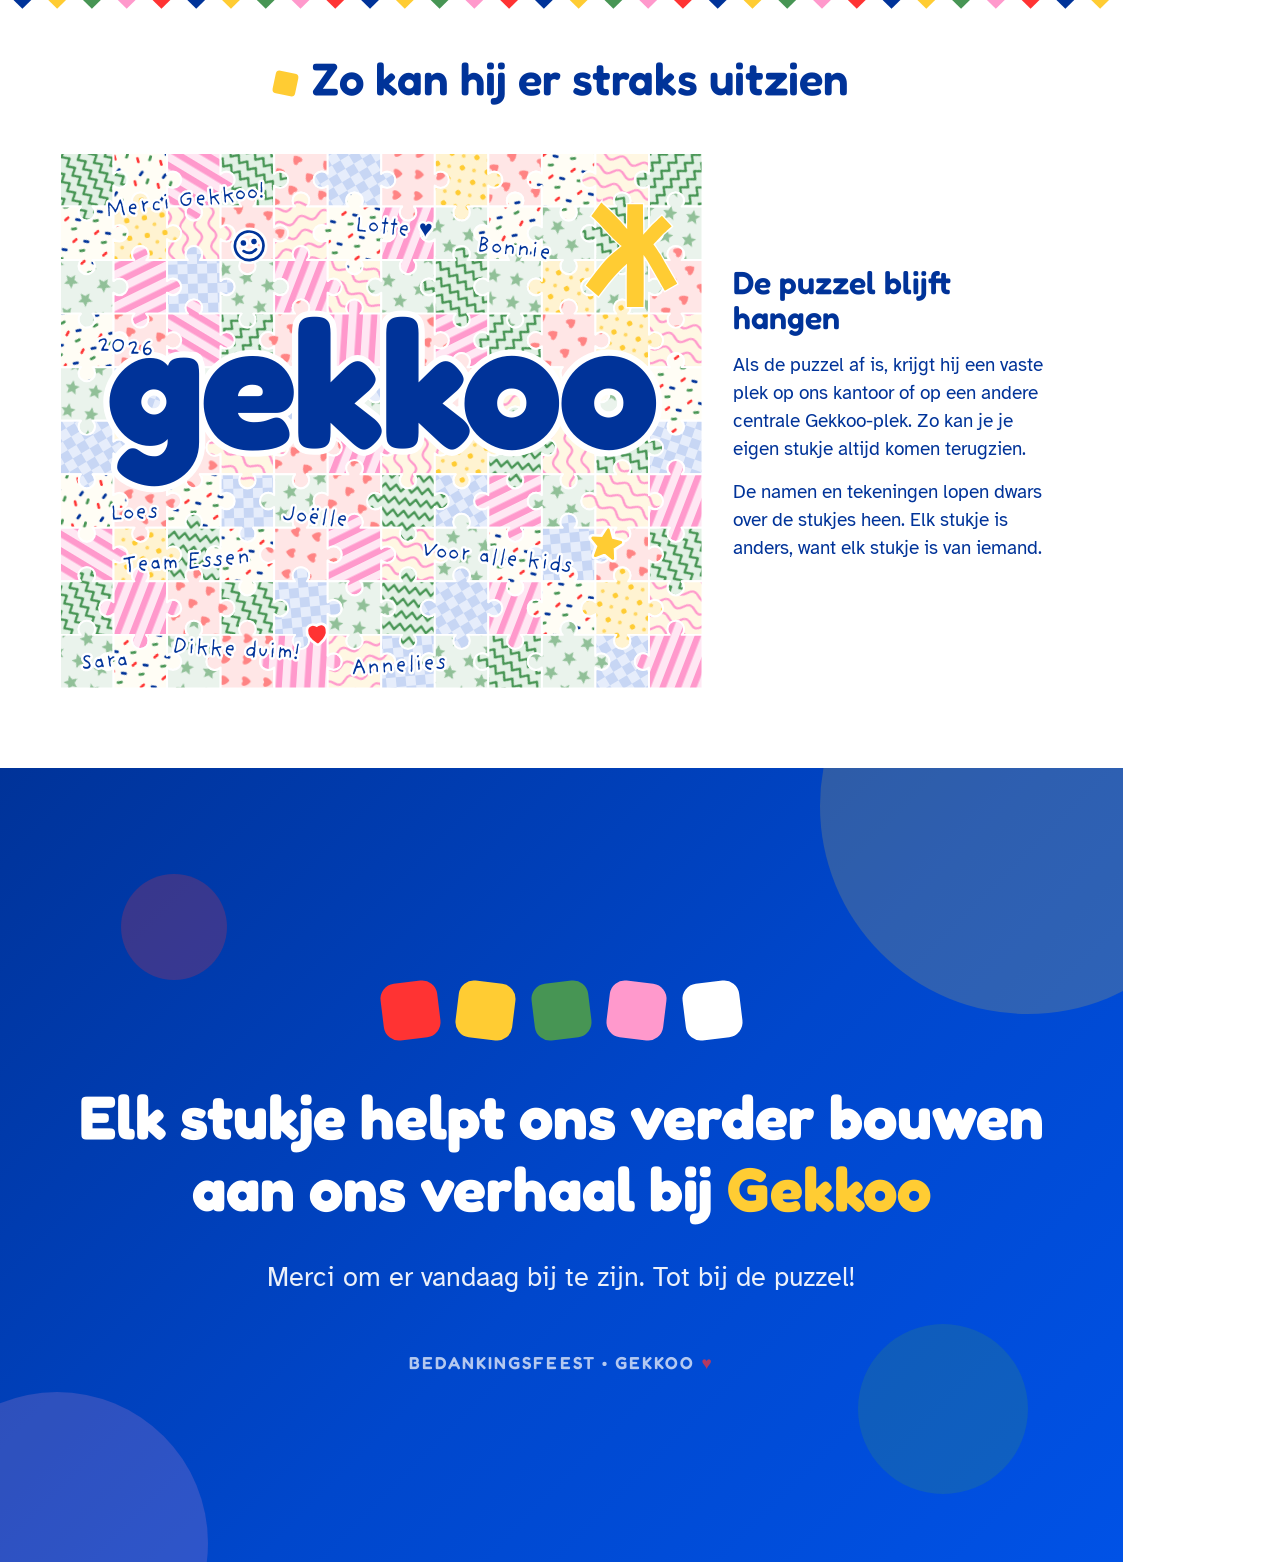
==== commit f7882b9b: "Steunpuzzel: richtprijzen i.p.v. hele rij, duidelijker vrije gift en nieuwe slotpagina Co-Authored-B" ====
--- a/steunpuzzel-print.html
+++ b/steunpuzzel-print.html
@@ -70,7 +70,7 @@
   .cover .lead{font-size:20pt;max-width:24em;margin:0 auto 8mm;}
   .anchor{
     display:inline-block;background:var(--navy);color:#fff;
-    font-family:'Fredoka',sans-serif;font-weight:700;font-size:26pt;
+    font-family:'Fredoka',sans-serif;font-weight:700;font-size:21pt;
     padding:4mm 12mm;border-radius:99px;transform:rotate(-1deg);
   }
   .anchor .eq{color:var(--gold);}
@@ -91,20 +91,17 @@
   .card p{font-size:14pt;}
 
   /* Prijzen */
-  .prices{display:grid;grid-template-columns:repeat(4,1fr);gap:6mm;}
+  .prices{display:grid;grid-template-columns:repeat(3,1fr);gap:8mm;max-width:230mm;margin:0 auto;}
   .price{
     border:2.5px dashed rgba(0,51,153,.2);border-radius:6mm;
     padding:6mm 3mm;text-align:center;
   }
   .price .amt{font-family:'Fredoka',sans-serif;font-weight:700;font-size:40pt;display:block;line-height:1;}
-  .price.row .amt{font-size:24pt;padding-top:3mm;}
   .price .lbl{font-weight:700;font-size:15pt;display:block;margin-top:2.5mm;}
   .price .sub{font-size:12pt;display:block;opacity:.85;}
   .price.corner .amt{color:var(--red);}
   .price.edge .amt{color:var(--green);}
   .price.mid .amt{color:var(--navy);}
-  .price.row{border-style:solid;border-color:var(--gold);background:#FFFBEF;}
-  .price.row .amt{color:#a87c00;}
 
   .note{
     border-radius:6mm;padding:5mm 7mm;margin-top:6mm;
@@ -136,22 +133,39 @@
   .mockrow .side p{font-size:14.5pt;margin-bottom:4mm;}
 
   /* Slot */
-  .biz{
-    background:var(--navy);color:#fff;border-radius:8mm;
-    padding:9mm;text-align:center;
-  }
-  .biz h2{color:#fff;font-size:30pt;margin-bottom:3mm;}
-  .biz .big{
-    display:inline-block;background:var(--gold);color:var(--navy);
-    font-family:'Fredoka',sans-serif;font-weight:700;font-size:19pt;
-    padding:2.5mm 8mm;border-radius:99px;margin:3mm 0 4mm;transform:rotate(-1.5deg);
-  }
-  .biz p{font-size:14.5pt;max-width:48em;margin:0 auto;}
-  .closing{text-align:center;margin-top:8mm;}
-  .closing .quote{font-family:'Fredoka',sans-serif;font-weight:600;font-size:26pt;margin-bottom:3mm;}
-  .closing p{font-size:15pt;}
-  .closing .foot{font-size:13pt;opacity:.75;margin-top:3mm;}
   .heart{color:var(--red);}
+
+  /* Slotpagina */
+  .finale-page{
+    background:linear-gradient(135deg,var(--navy) 0%,#0047cc 55%,#0052e6 100%);
+    color:#fff;position:relative;overflow:hidden;
+  }
+  .finale-blobs span{
+    position:absolute;border-radius:50%;opacity:.18;
+  }
+  .finale-blobs .b1{width:110mm;height:110mm;background:var(--gold);top:-45mm;right:-30mm;}
+  .finale-blobs .b2{width:80mm;height:80mm;background:var(--pink);bottom:-35mm;left:-25mm;}
+  .finale-blobs .b3{width:45mm;height:45mm;background:var(--green);bottom:18mm;right:25mm;opacity:.22;}
+  .finale-blobs .b4{width:28mm;height:28mm;background:var(--red);top:28mm;left:32mm;opacity:.22;}
+
+  .finale{align-items:center;justify-content:center;text-align:center;position:relative;z-index:1;}
+  .finale-row{display:flex;gap:5mm;margin-bottom:11mm;}
+  .finale-row span{
+    width:15mm;height:15mm;border-radius:4mm;display:block;
+  }
+  .finale-row span:nth-child(odd){transform:rotate(-7deg);}
+  .finale-row span:nth-child(even){transform:rotate(7deg);}
+  .finale-quote{
+    font-family:'Fredoka',sans-serif;font-weight:700;
+    font-size:46pt;line-height:1.18;margin-bottom:9mm;
+  }
+  .finale-quote .gk{color:var(--gold);}
+  .finale-sub{font-size:20pt;opacity:.92;}
+  .finale-foot{
+    font-family:'Fredoka',sans-serif;font-weight:600;
+    font-size:13pt;letter-spacing:.12em;text-transform:uppercase;
+    opacity:.7;margin-top:14mm;
+  }
 </style>
 </head>
 <body>
@@ -163,7 +177,7 @@
     <span class="kicker">Bedankingsfeest &bull; Gekkoo</span>
     <h1>De grote <span class="puz">steunpuzzel</span></h1>
     <p class="lead">Koop een stukje, versier het en leg het op de puzzel. Samen maken we het plaatje compleet.</p>
-    <div class="anchor">1 stukje <span class="eq">=</span> 1 kind erbij</div>
+    <div class="anchor">Hoe klein ook <span class="eq">&bull;</span> elk stukje steunt rechtstreeks onze werking</div>
   </div>
 </div>
 
@@ -176,12 +190,12 @@
       <div class="card">
         <span class="step-no" style="background:var(--red)">1</span>
         <h3>Kies je stukje</h3>
-        <p>Zoek een plekje dat je aanspreekt: een hoek, een rand of ergens middenin. Je betaalt het aan de tafel.</p>
+        <p>Zoek een plekje dat je aanspreekt: een hoek, een rand of ergens middenin. De prijs verschilt per plek. Je betaalt het aan de tafel.</p>
       </div>
       <div class="card">
         <span class="step-no" style="background:var(--green)">2</span>
         <h3>Versier het</h3>
-        <p>Teken erop, zet je naam of schrijf een boodschap. Alles mag. De stiften liggen klaar.</p>
+        <p>Teken erop, zet je naam of schrijf een boodschap. Alles mag, en maak het gerust zo mooi als je kan. De stiften liggen klaar.</p>
       </div>
       <div class="card">
         <span class="step-no" style="background:var(--navy)">3</span>
@@ -201,14 +215,14 @@
       <div class="price corner"><span class="amt">&euro;10</span><span class="lbl">Hoekstuk</span><span class="sub">Er zijn er maar vier</span></div>
       <div class="price edge"><span class="amt">&euro;4</span><span class="lbl">Randstuk</span><span class="sub">Houdt alles samen</span></div>
       <div class="price mid"><span class="amt">&euro;2</span><span class="lbl">Middenstuk</span><span class="sub">Het hart van de puzzel</span></div>
-      <div class="price row"><span class="amt">Een hele rij</span><span class="lbl">Wil je meer geven?</span><span class="sub">Per stukje net iets voordeliger</span></div>
     </div>
     <div class="note gift">
-      <b>Een gewoon stukje mag ook een vrije gift zijn.</b> &euro;2 is het minimum. Geef je liever meer? Heel graag. Alles gaat naar de kinderen.
+      <span class="big">Dit zijn richtprijzen</span>
+      Bij een middenstuk geef je wat je zelf wil: 2 cent, 2 euro of 20 euro &mdash; alles is goed. Dat geldt eigenlijk voor elk stukje. <b>En je mag gerust meerdere stukjes tegelijk nemen.</b>
     </div>
     <div class="note marker">
       <span class="big">Schrijf dwars over de puzzel &mdash; &euro;1</span>
-      Voor &euro;1 krijg je een stiftje en schrijf je iets over de al gelegde stukjes heen. Je naam, een korte boodschap, een mini-tekening. Het loopt over verschillende stukjes, dus het verbindt ze letterlijk met elkaar.
+      Voor &euro;1 krijg je een stiftje en schrijf je iets over de al gelegde stukjes heen. Je naam, een korte boodschap, een mini-tekening. Het loopt over verschillende stukjes, dus het verbindt ze letterlijk met elkaar. <b>Hou het wel mooi: de puzzel wordt achteraf opgehangen.</b>
     </div>
   </div>
 </div>
@@ -304,7 +318,6 @@
           <text x="330" y="88" transform="rotate(4 330 88)">Lotte &#9829;</text>
           <text x="70" y="470" transform="rotate(-4 70 470)">Team Essen</text>
           <text x="404" y="452" transform="rotate(6 404 452)">Voor alle kids</text>
-          <text x="466" y="546" transform="rotate(-5 466 546)">Mo &amp; papa</text>
           <text x="126" y="560" transform="rotate(3 126 560)">Dikke duim!</text>
           <text x="40" y="222" transform="rotate(5 40 222)">2026</text>
           <text x="24" y="580" transform="rotate(-6 24 580)">Sara</text>
@@ -338,20 +351,22 @@
   </div>
 </div>
 
-<!-- 6. Meer bijdragen + slot -->
-<div class="page">
-  <div class="garland"></div>
-  <div class="page-inner" style="justify-content:center;">
-    <div class="biz">
-      <h2>Wil je nog m&eacute;&eacute;r bijdragen?</h2>
-      <span class="big">Neem een hele rij</span>
-      <p>E&eacute;n stukje te klein? Je kan ook een volledige rij nemen. Per stukje is dat net iets voordeliger en je naam komt op de rij te staan. Leuk voor een gezin, een groep vrienden, een club of een bedrijf. Spreek Victor aan op het feest.</p>
-    </div>
-    <div class="closing">
-      <p class="quote">Elk stukje is nodig voor het geheel. Net als bij ons.</p>
-      <p>Wat je geeft, gaat rechtstreeks naar onze werking. Zo blijft er elke vakantie plaats voor &eacute;lk kind.</p>
-      <p class="foot">Bedankt dat je erbij bent. <span class="heart">&hearts;</span> Gekkoo</p>
-    </div>
+<!-- 6. Slotboodschap -->
+<div class="page finale-page">
+  <div class="finale-blobs" aria-hidden="true">
+    <span class="b1"></span><span class="b2"></span><span class="b3"></span><span class="b4"></span>
+  </div>
+  <div class="page-inner finale">
+    <div class="finale-row" aria-hidden="true">
+      <span style="background:var(--red)"></span>
+      <span style="background:var(--gold)"></span>
+      <span style="background:var(--green)"></span>
+      <span style="background:var(--pink)"></span>
+      <span style="background:#fff"></span>
+    </div>
+    <p class="finale-quote">Elk stukje helpt ons verder bouwen<br>aan ons verhaal bij <span class="gk">Gekkoo</span></p>
+    <p class="finale-sub">Merci om er vandaag bij te zijn. Tot bij de puzzel!</p>
+    <p class="finale-foot">Bedankingsfeest &bull; Gekkoo <span class="heart">&hearts;</span></p>
   </div>
 </div>
 
